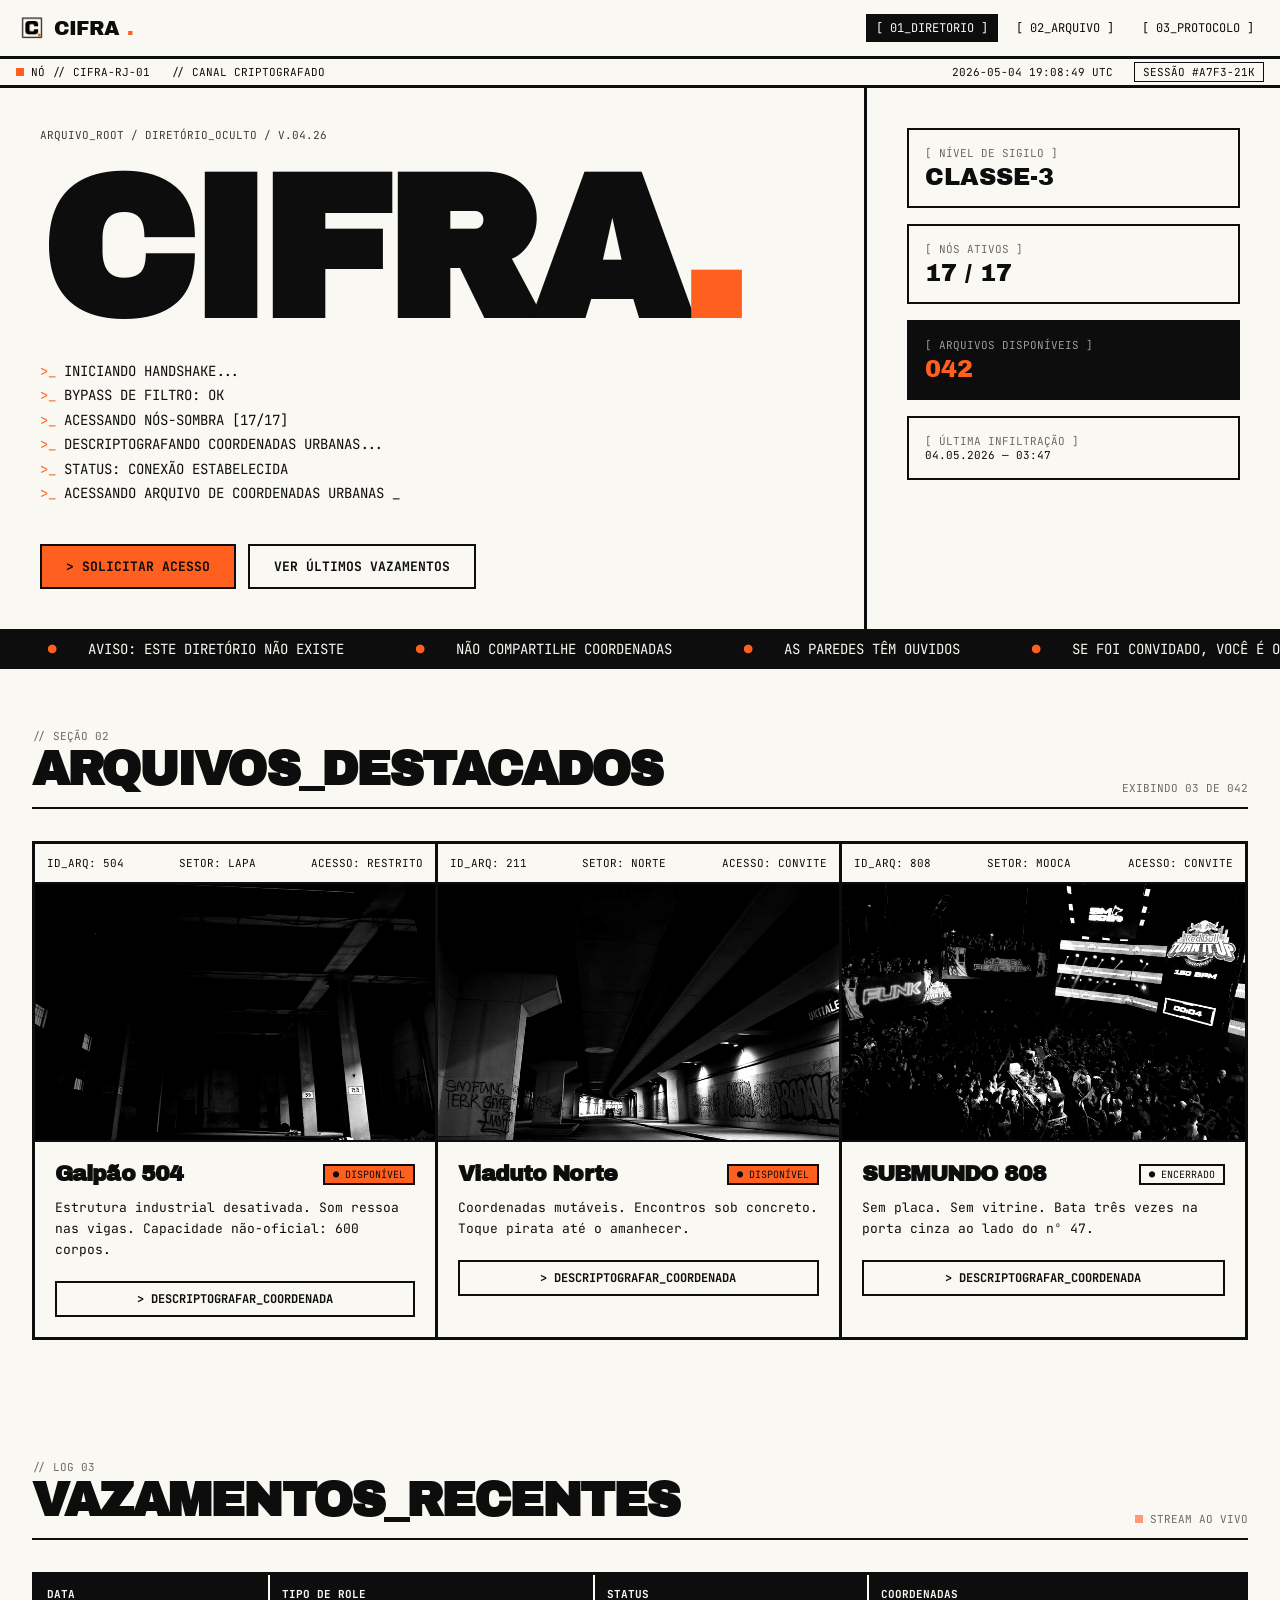
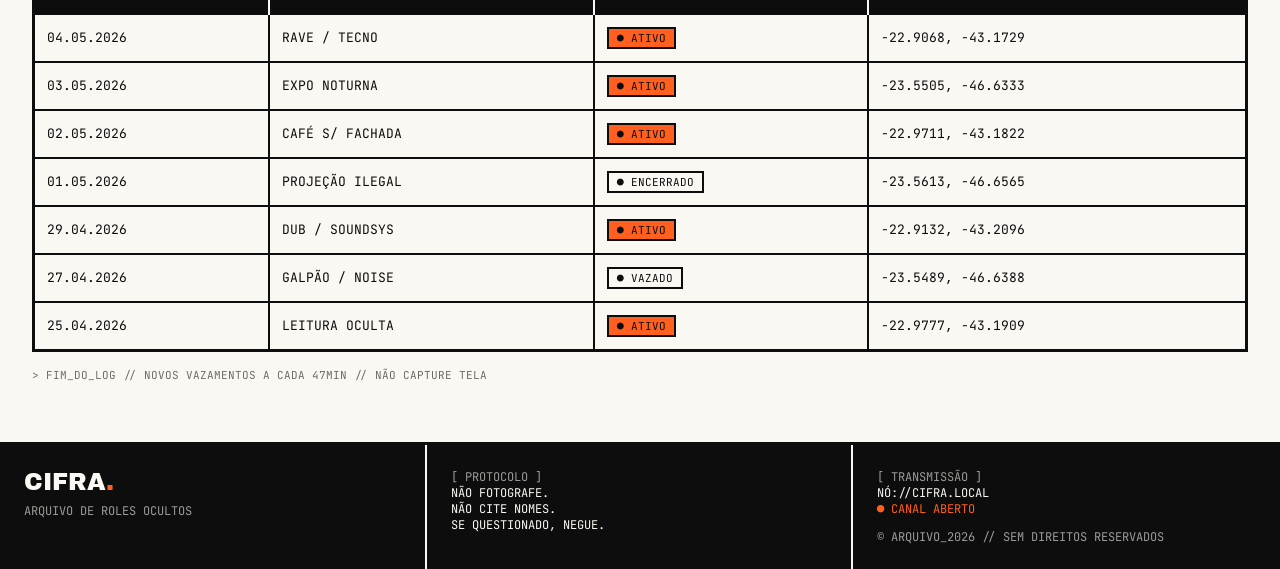
==== src/index.html @ 40639d82 "Reorganiza estrutura e adiciona novos arquivos" ====
<!DOCTYPE html>
<html lang="pt-BR">

<head>
    <meta charset="UTF-8">
    <meta name="viewport" content="width=device-width, initial-scale=1.0">
    <title>CIFRA. - Arquivo de Roles Ocultos</title>
    <link rel="icon" type="image/png" href="../assets/logo/favicon.png">
    <link rel="stylesheet" href="../css/style.css">
</head>

<body>
    <nav class="menu-topo">
        <div class="menu-topo-dentro">
            <a href="../src/index.html" class="menu-logo">
                <img src="../assets/logo/logo-cifra-mark.png" alt="logo cifra">
                CIFRA<span class="laranja">.</span>
            </a>
            <div class="menu-links">
                <a href="../src/index.html" class="ativo">[ 01_DIRETORIO ]</a>
                <a href="../src/index.html#ARQUIVOS_DESTACADOS">[ 02_ARQUIVO ]</a>
                <a href="../src/protocolo.html">[ 03_PROTOCOLO ]</a>
            </div>
        </div>
    </nav>
    <div class="barra-status">
        <div>
            <span class="bolinha-laranja"></span>
            NÓ // CIFRA-RJ-01 &nbsp; // CANAL CRIPTOGRAFADO
        </div>
        <div>
            2026-05-04 19:08:49 UTC
            &nbsp;
            <span class="caixinha-sessao">SESSÃO #A7F3-21K</span>
        </div>
    </div>
    <section class="hero">
        <div class="hero-esquerda">
            <div class="hero-mini-titulo">ARQUIVO_ROOT / DIRETÓRIO_OCULTO / v.04.26</div>
            <h1 class="hero-titulao">CIFRA<span class="laranja">.</span></h1>

            <div class="hero-terminal">
                <div><span class="laranja">&gt;_</span> INICIANDO HANDSHAKE...</div>
                <div><span class="laranja">&gt;_</span> BYPASS DE FILTRO: OK</div>
                <div><span class="laranja">&gt;_</span> ACESSANDO NÓS-SOMBRA [17/17]</div>
                <div><span class="laranja">&gt;_</span> DESCRIPTOGRAFANDO COORDENADAS URBANAS...</div>
                <div><span class="laranja">&gt;_</span> STATUS: CONEXÃO ESTABELECIDA</div>
                <div class="cursor-piscando"><span class="laranja">&gt;_</span> ACESSANDO ARQUIVO DE COORDENADAS URBANAS
                </div>
            </div>

            <div class="botoes-hero">
                <a href="../src/protocolo.html" class="botao botao-laranja">&gt; SOLICITAR ACESSO</a>
                <a href="#vazamentos" class="botao">VER ÚLTIMOS VAZAMENTOS</a>
            </div>
        </div>

        <aside class="hero-direita">
            <div class="caixa-info">
                <div class="caixa-info-titulo">[ NÍVEL DE SIGILO ]</div>
                <div class="caixa-info-numero">CLASSE-3</div>
            </div>
            <div class="caixa-info">
                <div class="caixa-info-titulo">[ NÓS ATIVOS ]</div>
                <div class="caixa-info-numero">17 / 17</div>
            </div>
            <div class="caixa-info caixa-info-preta">
                <div class="caixa-info-titulo">[ ARQUIVOS DISPONÍVEIS ]</div>
                <div class="caixa-info-numero laranja">042</div>
            </div>
            <div class="caixa-info">
                <div class="caixa-info-titulo">[ ÚLTIMA INFILTRAÇÃO ]</div>
                <div>04.05.2026 — 03:47</div>
            </div>
        </aside>
    </section>

    <div class="marquee">
        <div class="marquee-trilha">
            <span><span class="laranja">●</span> AVISO: este diretório não existe</span>
            <span><span class="laranja">●</span> não compartilhe coordenadas</span>
            <span><span class="laranja">●</span> as paredes têm ouvidos</span>
            <span><span class="laranja">●</span> se foi convidado, você é o filtro</span>
            <span><span class="laranja">●</span> deletado em 24h</span>
            <span><span class="laranja">●</span> sem flash. sem stories.</span>

            <span><span class="laranja">●</span> AVISO: este diretório não existe</span>
            <span><span class="laranja">●</span> não compartilhe coordenadas</span>
            <span><span class="laranja">●</span> as paredes têm ouvidos</span>
            <span><span class="laranja">●</span> se foi convidado, você é o filtro</span>
            <span><span class="laranja">●</span> deletado em 24h</span>
            <span><span class="laranja">●</span> sem flash. sem stories.</span>
        </div>
    </div>
    <section class="secao" id="ARQUIVOS_DESTACADOS">
        <div class="secao-cabecalho">
            <div>
                <div class="secao-mini">// SEÇÃO 02</div>
                <h2 class="secao-titulao">ARQUIVOS_DESTACADOS</h2>
            </div>
            <div class="secao-mini">EXIBINDO 03 DE 042</div>
        </div>

        <div class="grade-cards">

            <article class="card">
                <div class="card-topo">
                    <span>ID_ARQ: 504</span>
                    <span>SETOR: LAPA</span>
                    <span>ACESSO: RESTRITO</span>
                </div>
                <div class="card-imagem-caixa">
                    <img src="../assets/images/galpao/role-galpao.jpg" alt="galpao 504">
                </div>
                <div class="card-corpo">
                    <div class="card-cabecalho">
                        <h3 class="card-nome">Galpão 504</h3>
                        <span class="tag-status tag-disponivel">● DISPONÍVEL</span>
                    </div>
                    <p class="card-descricao">Estrutura industrial desativada. Som ressoa nas vigas. Capacidade
                        não-oficial: 600 corpos.</p>
                    <a href="../src/lugar-detalhado-galpao504.html" class="botao-card">&gt; DESCRIPTOGRAFAR_COORDENADA</a>
                </div>
            </article>

            <article class="card">
                <div class="card-topo">
                    <span>ID_ARQ: 211</span>
                    <span>SETOR: NORTE</span>
                    <span>ACESSO: CONVITE</span>
                </div>
                <div class="card-imagem-caixa">
                    <img src="../assets/images/role-viaduto.jpg" alt="viaduto norte">
                </div>
                <div class="card-corpo">
                    <div class="card-cabecalho">
                        <h3 class="card-nome">Viaduto Norte</h3>
                        <span class="tag-status tag-disponivel">● DISPONÍVEL</span>
                    </div>
                    <p class="card-descricao">Coordenadas mutáveis. Encontros sob concreto. Toque pirata até o
                        amanhecer.</p>
                    <a href="../src/lugar-detalhe.html" class="botao-card">&gt; DESCRIPTOGRAFAR_COORDENADA</a>
                </div>
            </article>

            <article class="card">
                <div class="card-topo">
                    <span>ID_ARQ: 808</span>
                    <span>SETOR: Mooca</span>
                    <span>ACESSO: CONVITE</span>
                </div>
                <div class="card-imagem-caixa">
                    <img src="../assets/images/submundo/role-submundo.jpg" alt="Submundo 808">
                </div>
                <div class="card-corpo">
                    <div class="card-cabecalho">
                        <h3 class="card-nome">SUBMUNDO 808</h3>
                        <span class="tag-status">● ENCERRADO</span>
                    </div>
                    <p class="card-descricao">Sem placa. Sem vitrine. Bata três vezes na porta cinza ao lado do nº 47.
                    </p>
                    <a href="../src/lugar-detalhado-submundo.html" class="botao-card">&gt; DESCRIPTOGRAFAR_COORDENADA</a>
                </div>
            </article>

        </div>
    </section>

    <section class="secao" id="vazamentos">
        <div class="secao-cabecalho">
            <div>
                <div class="secao-mini">// LOG 03</div>
                <h2 class="secao-titulao">VAZAMENTOS_RECENTES</h2>
            </div>
            <div class="secao-mini">
                <span class="bolinha-laranja"></span>
                STREAM AO VIVO
            </div>
        </div>

        <div class="tabela-caixa">
            <table class="tabela">
                <thead>
                    <tr>
                        <th>Data</th>
                        <th>Tipo de Role</th>
                        <th>Status</th>
                        <th>Coordenadas</th>
                    </tr>
                </thead>
                <tbody>
                    <tr>
                        <td data-rotulo="DATA">04.05.2026</td>
                        <td data-rotulo="TIPO">RAVE / TECNO</td>
                        <td data-rotulo="STATUS"><span class="tag-mini ativo">● ATIVO</span></td>
                        <td data-rotulo="COORDENADAS">-22.9068, -43.1729</td>
                    </tr>
                    <tr>
                        <td data-rotulo="DATA">03.05.2026</td>
                        <td data-rotulo="TIPO">EXPO NOTURNA</td>
                        <td data-rotulo="STATUS"><span class="tag-mini ativo">● ATIVO</span></td>
                        <td data-rotulo="COORDENADAS">-23.5505, -46.6333</td>
                    </tr>
                    <tr>
                        <td data-rotulo="DATA">02.05.2026</td>
                        <td data-rotulo="TIPO">CAFÉ S/ FACHADA</td>
                        <td data-rotulo="STATUS"><span class="tag-mini ativo">● ATIVO</span></td>
                        <td data-rotulo="COORDENADAS">-22.9711, -43.1822</td>
                    </tr>
                    <tr>
                        <td data-rotulo="DATA">01.05.2026</td>
                        <td data-rotulo="TIPO">PROJEÇÃO ILEGAL</td>
                        <td data-rotulo="STATUS"><span class="tag-mini">● ENCERRADO</span></td>
                        <td data-rotulo="COORDENADAS">-23.5613, -46.6565</td>
                    </tr>
                    <tr>
                        <td data-rotulo="DATA">29.04.2026</td>
                        <td data-rotulo="TIPO">DUB / SOUNDSYS</td>
                        <td data-rotulo="STATUS"><span class="tag-mini ativo">● ATIVO</span></td>
                        <td data-rotulo="COORDENADAS">-22.9132, -43.2096</td>
                    </tr>
                    <tr>
                        <td data-rotulo="DATA">27.04.2026</td>
                        <td data-rotulo="TIPO">GALPÃO / NOISE</td>
                        <td data-rotulo="STATUS"><span class="tag-mini">● VAZADO</span></td>
                        <td data-rotulo="COORDENADAS">-23.5489, -46.6388</td>
                    </tr>
                    <tr>
                        <td data-rotulo="DATA">25.04.2026</td>
                        <td data-rotulo="TIPO">LEITURA OCULTA</td>
                        <td data-rotulo="STATUS"><span class="tag-mini ativo">● ATIVO</span></td>
                        <td data-rotulo="COORDENADAS">-22.9777, -43.1909</td>
                    </tr>
                </tbody>
            </table>
        </div>

        <div class="rodape-aviso">&gt; FIM_DO_LOG // novos vazamentos a cada 47min // não capture tela</div>
    </section>

    <footer class="rodape">
        <div class="rodape-coluna">
            <div class="rodape-logo">CIFRA<span class="laranja">.</span></div>
            <div class="cinza" style="margin-top: 8px;">arquivo de roles ocultos</div>
        </div>
        <div class="rodape-coluna">
            <div class="cinza">[ PROTOCOLO ]</div>
            <div>não fotografe.</div>
            <div>não cite nomes.</div>
            <div>se questionado, negue.</div>
        </div>
        <div class="rodape-coluna">
            <div class="cinza">[ TRANSMISSÃO ]</div>
            <div>nó://cifra.local</div>
            <div class="laranja">● canal aberto</div>
            <div class="cinza" style="margin-top: 12px;">© ARQUIVO_2026 // sem direitos reservados</div>
        </div>
    </footer>

</body>

</html>
---- css/style.css ----
/* Paleta de cores:
   fundo: #FAF8F2
   preto: #0D0D0D
   laranja alerta: #FF5F1F
*/

@import url('https://fonts.googleapis.com/css2?family=Archivo+Black&family=JetBrains+Mono:wght@400;500;700&display=swap');

* {
    margin: 0;
    padding: 0;
    box-sizing: border-box;
    border-radius: 0;
}

body {
    background-color: #FAF8F2;
    color: #0D0D0D;
    font-family: 'JetBrains Mono', 'Courier New', monospace;
    font-size: 14px;
}

a {
    color: #0D0D0D;
    text-decoration: none;
}

img {
    display: block;
    max-width: 100%;
}

.fonte-titulo {
    font-family: 'Archivo Black', sans-serif;
    letter-spacing: -0.04em;
}

.laranja {
    color: #FF5F1F;
}

.fundo-laranja {
    background-color: #FF5F1F;
    color: #0D0D0D;
}

.fundo-preto {
    background-color: #0D0D0D;
    color: #FAF8F2;
}

/* ===== MENU DE CIMA ===== */

.menu-topo {
    border-bottom: 3px solid #0D0D0D;
    background-color: #FAF8F2;
    position: sticky;
    top: 0;
    z-index: 10;
}

.menu-topo-dentro {
    display: flex;
    justify-content: space-between;
    align-items: center;
    padding: 12px 16px;
    flex-wrap: wrap;
    gap: 8px;
}

.menu-logo {
    font-family: 'Archivo Black', sans-serif;
    font-size: 20px;
    letter-spacing: -0.04em;
    display: flex;
    align-items: center;
    gap: 8px;
    padding: 2px;
}


.menu-logo img {
    width: 28px;
    height: 28px;
}

.menu-links {
    display: flex;
    gap: 8px;
    flex-wrap: wrap;
    font-size: 12px;
    text-transform: uppercase;
}

.menu-links a {
    border: 2px solid transparent;
    padding: 4px 8px;
}

.menu-links a:hover {
    background-color: #0D0D0D;
    color: #FAF8F2;
}

.menu-links a.ativo {
    background-color: #0D0D0D;
    color: #FAF8F2;
    border-color: #0D0D0D;
}

/* ===== BARRA DE STATUS ===== */

.barra-status {
    border-bottom: 3px solid #0D0D0D;
    padding: 6px 16px;
    display: flex;
    justify-content: space-between;
    flex-wrap: wrap;
    gap: 8px;
    font-size: 11px;
    text-transform: uppercase;
}

.bolinha-laranja {
    display: inline-block;
    width: 8px;
    height: 8px;
    background-color: #FF5F1F;
    animation: piscar 2s steps(3) infinite;
}

@keyframes piscar {
    75% {
        opacity: 0;
    }
}

.caixinha-sessao {
    border: 1px solid #0D0D0D;
    padding: 2px 8px;
}

/* ===== HERO DA HOME ===== */

.hero {
    border-bottom: 3px solid #0D0D0D;
    display: flex;
    flex-wrap: wrap;
}

.hero-esquerda {
    flex: 2 1 600px;
    padding: 40px;
    border-right: 3px solid #0D0D0D;
}

.hero-direita {
    flex: 1 1 280px;
    padding: 40px;
}

.hero-mini-titulo {
    font-size: 11px;
    text-transform: uppercase;
    opacity: 0.8;
    margin-bottom: 24px;
}

.hero-titulao {
    font-family: 'Archivo Black', sans-serif;
    font-size: clamp(72px, 18vw, 200px);
    line-height: 0.85;
    letter-spacing: -0.04em;
    word-break: break-word;
}

.hero-terminal {
    margin-top: 24px;
    max-width: 600px;
    font-size: 14px;
    line-height: 1.6;
}

.hero-terminal div {
    margin-bottom: 2px;
}

.cursor-piscando::after {
    content: "_";
    animation: piscar 1s steps(2) infinite;
}

.botoes-hero {
    margin-top: 40px;
    display: flex;
    gap: 12px;
    flex-wrap: wrap;
}

.botao {
    border: 2px solid #0D0D0D;
    padding: 12px 24px;
    font-family: 'JetBrains Mono', monospace;
    font-size: 13px;
    text-transform: uppercase;
    font-weight: bold;
    background-color: #FAF8F2;
    color: #0D0D0D;
    cursor: pointer;
    display: inline-block;
}

.botao:hover {
    background-color: #0D0D0D;
    color: #FAF8F2;
}

.botao-laranja {
    background-color: #FF5F1F;
}

/* caixinhas do lado direito */
.caixa-info {
    border: 2px solid #0D0D0D;
    padding: 16px;
    margin-bottom: 16px;
    text-transform: uppercase;
    font-size: 11px;
}

.caixa-info-titulo {
    opacity: 0.6;
}

.caixa-info-numero {
    font-family: 'Archivo Black', sans-serif;
    font-size: 24px;
    margin-top: 4px;
}

.caixa-info-preta {
    background-color: #0D0D0D;
    color: #FAF8F2;
}

/* ===== MARQUEE ===== */

.marquee {
    border-bottom: 3px solid #0D0D0D;
    background-color: #0D0D0D;
    color: #FAF8F2;
    overflow: hidden;
    padding: 8px 0;
}

.marquee-trilha {
    display: flex;
    white-space: nowrap;
    animation: andar 30s linear infinite;
    font-size: 14px;
    text-transform: uppercase;
}

.marquee-trilha span {
    padding: 0 24px;
}

@keyframes andar {
    from {
        transform: translateX(0);
    }

    to {
        transform: translateX(-50%);
    }
}

/* ===== SECAO ARQUIVOS DESTAQUE ===== */

.secao {
    padding: 60px 32px;
}

.secao-cabecalho {
    display: flex;
    justify-content: space-between;
    align-items: flex-end;
    border-bottom: 2px solid #0D0D0D;
    padding-bottom: 12px;
    margin-bottom: 32px;
    flex-wrap: wrap;
    gap: 8px;
}

.secao-mini {
    font-size: 11px;
    text-transform: uppercase;
    opacity: 0.6;
}

.secao-titulao {
    font-family: 'Archivo Black', sans-serif;
    font-size: clamp(28px, 5vw, 48px);
    letter-spacing: -0.04em;
    word-break: break-word;
}

.grade-cards {
    display: grid;
    grid-template-columns: repeat(3, 1fr);
    border: 3px solid #0D0D0D;
}

.card {
    border-right: 3px solid #0D0D0D;
}

.card:last-child {
    border-right: none;
}

.card-topo {
    border-bottom: 2px solid #0D0D0D;
    padding: 12px;
    font-size: 11px;
    text-transform: uppercase;
    display: flex;
    justify-content: space-between;
    flex-wrap: wrap;
    gap: 8px;
}

.card-imagem-caixa {
    border-bottom: 2px solid #0D0D0D;
    overflow: hidden;
}

.card-imagem-caixa img {
    width: 100%;
    height: 256px;
    object-fit: cover;
    filter: grayscale(100%) contrast(1.15);
    transition: filter 0.2s;
}

/* efeito de inversao laranja no hover */
.card:hover .card-imagem-caixa img {
    filter: grayscale(100%) contrast(1.4) sepia(1) hue-rotate(-25deg) saturate(8);
}

.card-corpo {
    padding: 20px;
}

.card-cabecalho {
    display: flex;
    justify-content: space-between;
    align-items: center;
    margin-bottom: 12px;
}

.card-nome {
    font-family: 'Archivo Black', sans-serif;
    font-size: 22px;
    letter-spacing: -0.04em;
}

.tag-status {
    font-size: 10px;
    text-transform: uppercase;
    border: 2px solid #0D0D0D;
    padding: 2px 8px;
}

.tag-disponivel {
    background-color: #FF5F1F;
    color: #0D0D0D;
}

.card-descricao {
    font-size: 13px;
    line-height: 1.6;
    margin-bottom: 20px;
}

.botao-card {
    display: block;
    text-align: center;
    width: 100%;
    border: 2px solid #0D0D0D;
    padding: 8px;
    font-size: 12px;
    text-transform: uppercase;
    font-weight: bold;
}

.botao-card:hover {
    background-color: #0D0D0D;
    color: #FAF8F2;
}

/* ===== TABELA VAZAMENTOS ===== */

.tabela-caixa {
    border: 3px solid #0D0D0D;
    overflow-x: auto;
}

.tabela {
    width: 100%;
    border-collapse: collapse;
    font-size: 13px;
}

.tabela thead {
    background-color: #0D0D0D;
    color: #FAF8F2;
    text-transform: uppercase;
    font-size: 11px;
}

.tabela th {
    text-align: left;
    padding: 12px;
    border-right: 2px solid #FAF8F2;
}

.tabela th:last-child {
    border-right: none;
}

.tabela td {
    padding: 12px;
    border-top: 2px solid #0D0D0D;
    border-right: 2px solid #0D0D0D;
}

.tabela td:last-child {
    border-right: none;
}

.tabela tbody tr:hover {
    background-color: #0D0D0D;
    color: #FAF8F2;
}

.tag-mini {
    display: inline-block;
    padding: 2px 8px;
    border: 2px solid currentColor;
    font-size: 11px;
    text-transform: uppercase;
}

.tag-mini.ativo {
    background-color: #FF5F1F;
    color: #0D0D0D;
    border-color: #0D0D0D;
}

.rodape-aviso {
    margin-top: 16px;
    font-size: 11px;
    text-transform: uppercase;
    opacity: 0.6;
}

/* ===== RODAPE ===== */

.rodape {
    border-top: 3px solid #0D0D0D;
    background-color: #0D0D0D;
    color: #FAF8F2;
    display: grid;
    grid-template-columns: repeat(3, 1fr);
    font-size: 12px;
    text-transform: uppercase;
}

.rodape-coluna {
    padding: 24px;
    border-right: 2px solid #FAF8F2;
}

.rodape-coluna:last-child {
    border-right: none;
}

.rodape-logo {
    font-family: 'Archivo Black', sans-serif;
    font-size: 24px;
    color: #FAF8F2;
}

.cinza {
    opacity: 0.6;
}

/* ===== lugar (pagina 2) ===== */

.lugar-cabecalho {
    padding: 40px 32px;
    border-bottom: 3px solid #0D0D0D;
}

.lugar-id {
    font-size: 11px;
    text-transform: uppercase;
    opacity: 0.6;
    margin-bottom: 8px;
}

.lugar-titulao {
    font-family: 'Archivo Black', sans-serif;
    font-size: clamp(48px, 10vw, 96px);
    letter-spacing: -0.04em;
    line-height: 0.9;
    word-break: break-word;
}

.lugar-sub {
    margin-top: 16px;
    font-size: 14px;
    max-width: 600px;
    line-height: 1.6;
}

.lugar-galeria {
    display: grid;
    grid-template-columns: repeat(3, 1fr);
    border-bottom: 3px solid #0D0D0D;
}

.lugar-foto {
    border-right: 3px solid #0D0D0D;
    overflow: hidden;
}

.lugar-foto:last-child {
    border-right: none;
}

.lugar-foto img {
    width: 100%;
    height: 320px;
    object-fit: cover;
    filter: grayscale(100%) contrast(1.15);
    transition: filter 0.2s;
}

.lugar-foto:hover img {
    filter: invert(100%) grayscale(100%);
}

.lugar-corpo {
    display: grid;
    grid-template-columns: 2fr 1fr;
    border-bottom: 3px solid #0D0D0D;
}

.lugar-relatorio {
    padding: 40px;
    border-right: 3px solid #0D0D0D;
}

.lugar-relatorio h2 {
    font-family: 'Archivo Black', sans-serif;
    font-size: 32px;
    margin-bottom: 16px;
}

.lugar-relatorio p {
    font-size: 14px;
    line-height: 1.7;
    margin-bottom: 16px;
}

.lugar-mapa {
    padding: 40px;
}

.lugar-mapa-svg {
    border: 2px solid #0D0D0D;
    background-color: #FAF8F2;
}

.lugar-dado {
    display: flex;
    justify-content: space-between;
    border-bottom: 1px dashed #0D0D0D;
    padding: 8px 0;
    font-size: 12px;
    text-transform: uppercase;
}

/* ===== PROTOCOLO (pagina 3) ===== */

.protocolo-cabecalho {
    padding: 60px 32px;
    border-bottom: 3px solid #0D0D0D;
    text-align: center;
}

.protocolo-titulao {
    font-family: 'Archivo Black', sans-serif;
    font-size: clamp(56px, 13vw, 120px);
    letter-spacing: -0.04em;
    line-height: 0.95;
    word-break: break-word;
}

.protocolo-sub {
    margin-top: 16px;
    font-size: 14px;
    text-transform: uppercase;
}

.regras-lista {
    list-style: none;
    border: 3px solid #0D0D0D;
    margin-top: 32px;
}

.regras-lista li {
    border-bottom: 2px solid #0D0D0D;
    padding: 20px;
    display: flex;
    gap: 24px;
    align-items: center;
}

.regras-lista li:last-child {
    border-bottom: none;
}

.regras-lista li:hover {
    background-color: #0D0D0D;
    color: #FAF8F2;
}

.regra-numero {
    font-family: 'Archivo Black', sans-serif;
    font-size: 48px;
    min-width: 80px;
}

.regra-texto h3 {
    font-family: 'Archivo Black', sans-serif;
    font-size: 20px;
    margin-bottom: 4px;
}

.regra-texto p {
    font-size: 13px;
    line-height: 1.5;
}

/* formulario tipo terminal */
.formulario-caixa {
    border: 3px solid #0D0D0D;
    margin-top: 48px;
    background-color: #FAF8F2;
}

.formulario-topo {
    background-color: #0D0D0D;
    color: #FAF8F2;
    padding: 8px 16px;
    font-size: 11px;
    text-transform: uppercase;
    display: flex;
    justify-content: space-between;
}

.formulario-corpo {
    padding: 32px;
}

.campo {
    margin-bottom: 20px;
}

.campo label {
    display: block;
    font-size: 11px;
    text-transform: uppercase;
    margin-bottom: 6px;
}

.campo label::before {
    content: "> ";
    color: #FF5F1F;
}

.campo input,
.campo textarea,
.campo select {
    width: 100%;
    border: 2px solid #0D0D0D;
    background-color: #FAF8F2;
    color: #FAF8F2;
    padding: 10px 12px;
    font-family: 'JetBrains Mono', monospace;
    font-size: 14px;
}

.campo input:focus,
.campo textarea:focus,
.campo select:focus {
    outline: none;
    background-color: #FAF8F2;
    color: #FF5F1F;
}

.campo textarea {
    min-height: 120px;
    resize: vertical;
}

/* ===== RESPONSIVO ===== */

/* --- TABLET --- */
@media (max-width: 1024px) {

    .secao {
        padding: 40px 20px;
    }

    .hero-esquerda {
        flex: 1 1 100%;
        padding: 32px 20px;
        border-right: none;
        border-bottom: 3px solid #0D0D0D;
    }

    .hero-direita {
        flex: 1 1 100%;
        padding: 32px 20px;
        display: grid;
        grid-template-columns: 1fr 1fr;
        gap: 12px;
    }

    .caixa-info {
        margin-bottom: 0;
    }

    .grade-cards {
        grid-template-columns: 1fr 1fr;
    }

    .card {
        border-right: none;
        border-bottom: 3px solid #0D0D0D;
    }

    .card:nth-child(odd) {
        border-right: 3px solid #0D0D0D;
    }

    .card:last-child {
        border-bottom: none;
    }

    .lugar-cabecalho {
        padding: 32px 20px;
    }

    .lugar-galeria {
        grid-template-columns: 1fr 1fr;
    }

    .lugar-foto:nth-child(2) {
        border-right: none;
    }

    .lugar-foto:last-child {
        grid-column: 1 / -1;
        border-right: none;
        border-top: 3px solid #0D0D0D;
    }

    .lugar-corpo {
        grid-template-columns: 1fr;
    }

    .lugar-relatorio {
        border-right: none;
        border-bottom: 3px solid #0D0D0D;
        padding: 32px 20px;
    }

    .lugar-mapa {
        padding: 32px 20px;
    }

    .protocolo-cabecalho {
        padding: 40px 20px;
    }
}

/* --- CELULAR --- */
@media (max-width: 640px) {

    body {
        font-size: 13px;
    }

    .menu-topo-dentro {
        padding: 10px 12px;
        gap: 8px;
    }

    .menu-links {
        width: 100%;
        justify-content: flex-start;
        font-size: 11px;
    }

    .menu-links a {
        padding: 4px 6px;
    }

    .barra-status {
        padding: 6px 12px;
        font-size: 10px;
        flex-direction: column;
        align-items: flex-start;
    }

    .hero-esquerda {
        padding: 24px 16px;
    }

    .hero-direita {
        padding: 24px 16px;
        grid-template-columns: 1fr;
    }

    .botoes-hero .botao {
        width: 100%;
        text-align: center;
    }

    .marquee-trilha {
        font-size: 12px;
    }

    .marquee-trilha span {
        padding: 0 16px;

        .secao {
            padding: 32px 16px;
        }

        .secao-cabecalho {
            flex-direction: column;
            align-items: flex-start;
        }

        .grade-cards {
            grid-template-columns: 1fr;
        }

        .card,
        .card:nth-child(odd) {
            border-right: none;
            border-bottom: 3px solid #0D0D0D;
        }

        .card:last-child {
            border-bottom: none;
        }

        .card-imagem-caixa img {
            height: 220px;
        }

        .card-topo {
            font-size: 10px;
            gap: 4px;
        }

        .card-nome {
            font-size: 18px;
        }

        .tabela-caixa {
            border-width: 2px;
        }

        .tabela,
        .tabela tbody,
        .tabela tr,
        .tabela td {
            display: block;
            width: 100%;
        }

        .tabela thead {
            display: none;
        }

        .tabela tr {
            border-top: 2px solid #0D0D0D;
            padding: 8px 0;
        }

        .tabela tr:first-child {
            border-top: none;
        }

        .tabela td {
            border: none !important;
            padding: 6px 12px;
            font-size: 12px;
        }

        .tabela td::before {
            content: attr(data-rotulo) " // ";
            color: #FF5F1F;
            text-transform: uppercase;
            font-size: 10px;
            margin-right: 4px;
        }

        .lugar-cabecalho {
            padding: 24px 16px;
        }

        .lugar-galeria {
            grid-template-columns: 1fr;
        }

        .lugar-foto,
        .lugar-foto:nth-child(2),
        .lugar-foto:last-child {
            border-right: none;
            border-top: none;
            border-bottom: 3px solid #0D0D0D;
            grid-column: auto;
        }

        .lugar-foto:last-child {
            border-bottom: none;
        }

        .lugar-foto img {
            height: 240px;
        }

        .lugar-relatorio,
        .lugar-mapa {
            padding: 24px 16px;
        }

        .lugar-relatorio h2 {
            font-size: 24px;
        }

        .protocolo-cabecalho {
            padding: 32px 16px;
        }

        .regras-lista li {
            flex-direction: column;
            align-items: flex-start;
            gap: 8px;
            padding: 16px;
        }

        .regra-numero {
            font-size: 36px;
            min-width: 0;
        }

        .regra-texto h3 {
            font-size: 18px;
        }

        .formulario-corpo {
            padding: 20px 16px;
        }

        .formulario-topo {
            font-size: 10px;
            padding: 8px 12px;
            flex-wrap: wrap;
            gap: 4px;
        }

        .rodape {
            grid-template-columns: 1fr;
        }

        .rodape-coluna {
            border-right: none;
            border-bottom: 2px solid #FAF8F2;
        }

        .rodape-coluna:last-child {
            border-bottom: none;
        }

        h1,
        h2,
        h3 {
            word-break: break-word;
        }
    }

    html,
    body {
        overflow-x: hidden;
    }
}
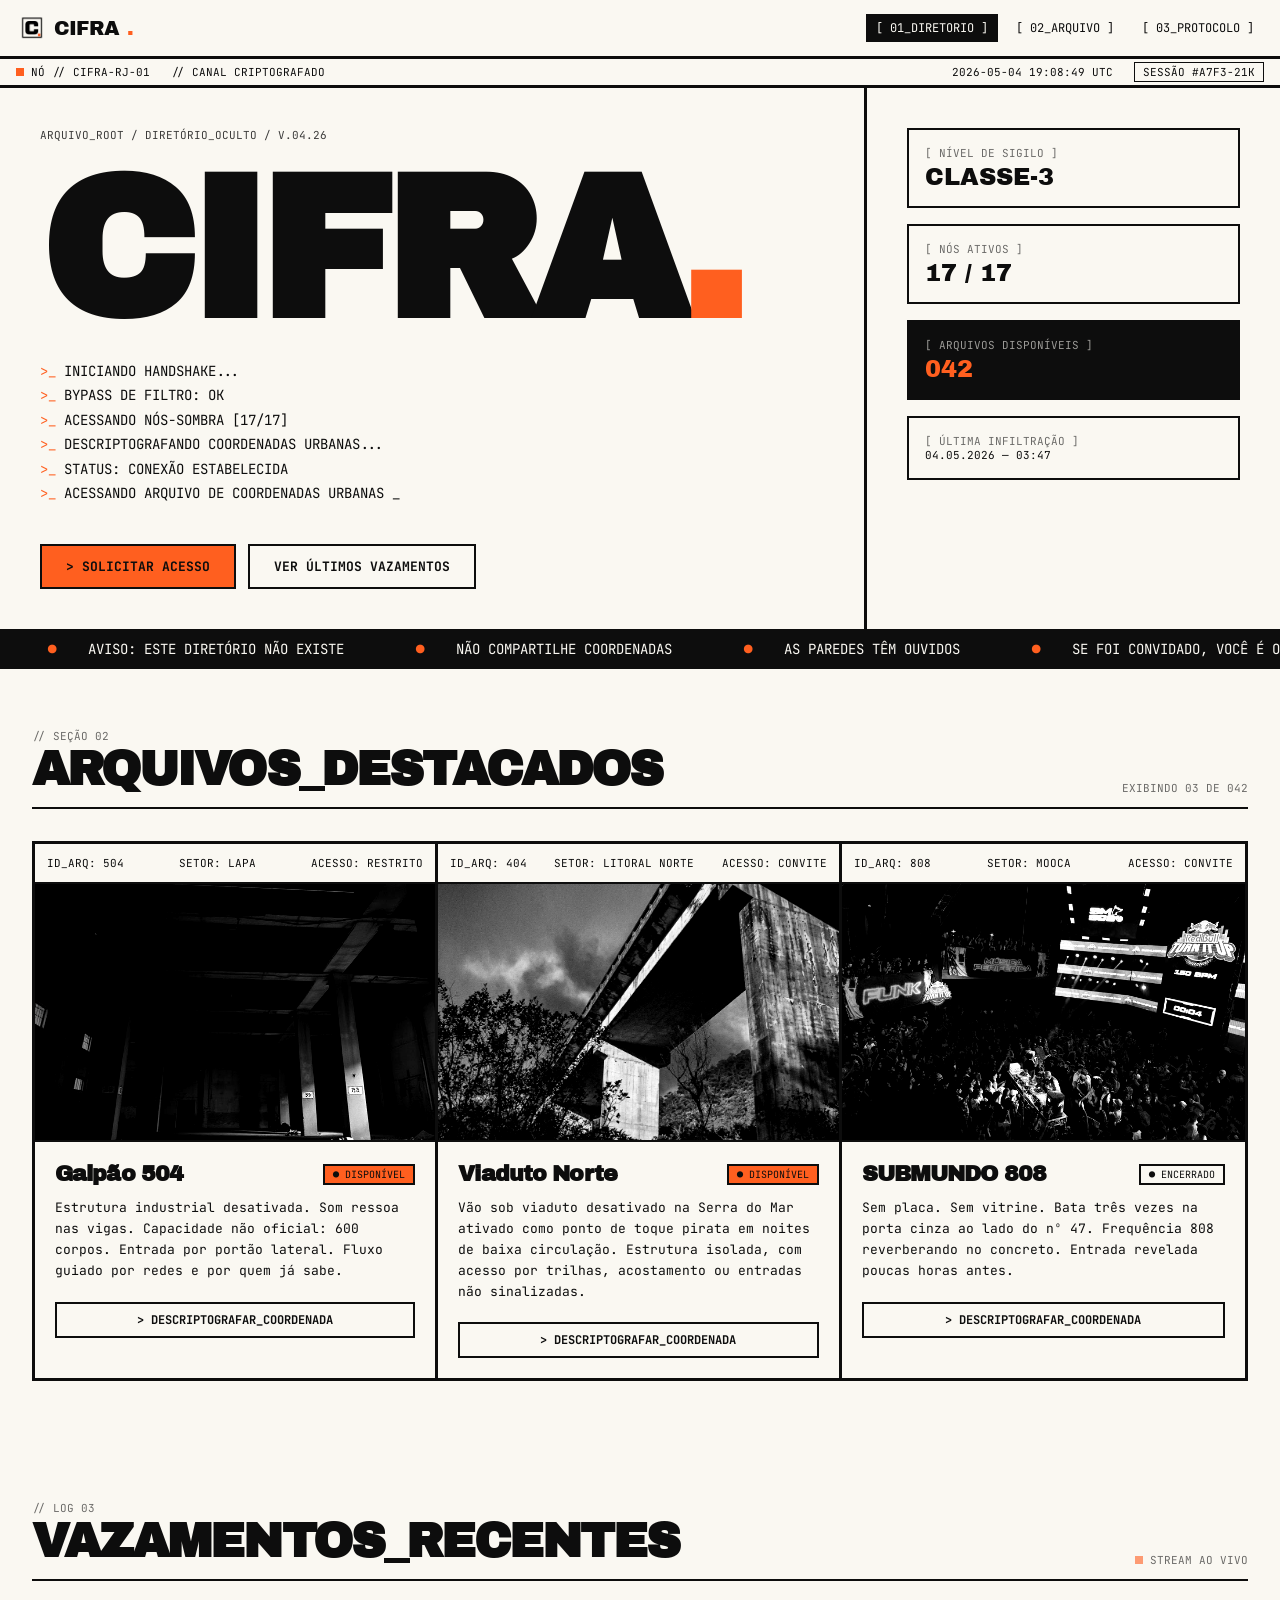
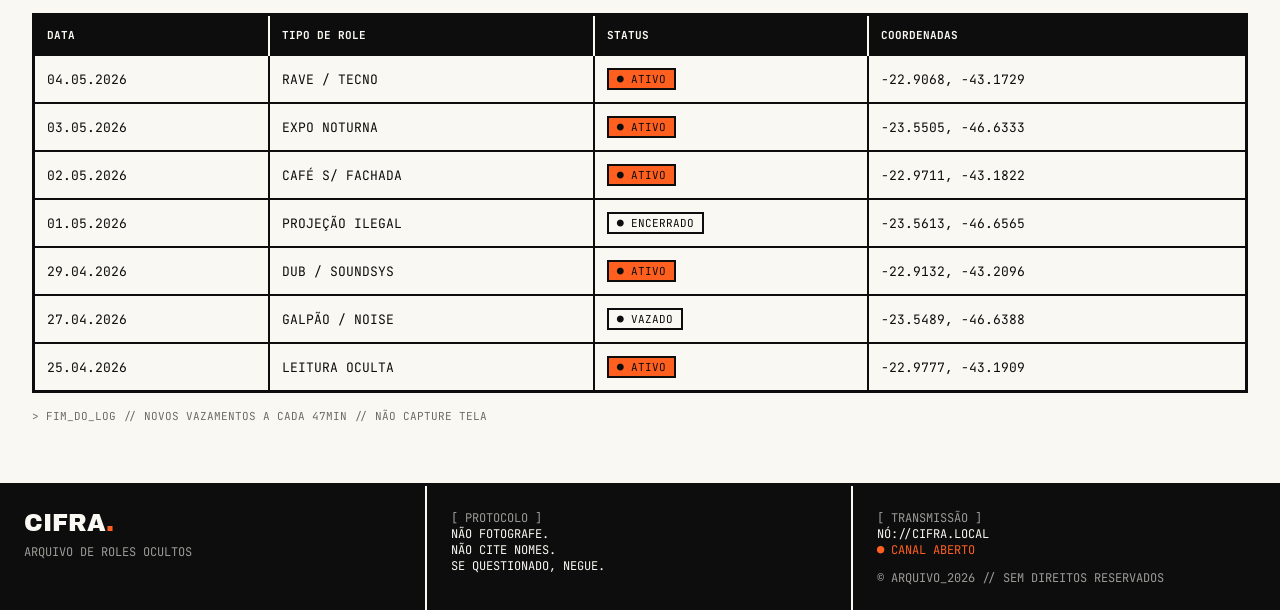
==== commit 2b9f85bc: "feat: adiciona nova página, atualiza estilos e imagens" ====
--- a/src/index.html
+++ b/src/index.html
@@ -117,29 +117,33 @@
                         <h3 class="card-nome">Galpão 504</h3>
                         <span class="tag-status tag-disponivel">● DISPONÍVEL</span>
                     </div>
-                    <p class="card-descricao">Estrutura industrial desativada. Som ressoa nas vigas. Capacidade
-                        não-oficial: 600 corpos.</p>
-                    <a href="../src/lugar-detalhado-galpao504.html" class="botao-card">&gt; DESCRIPTOGRAFAR_COORDENADA</a>
+                    <p class="card-descricao">Estrutura industrial desativada. Som ressoa nas vigas. Capacidade não
+                        oficial: 600 corpos.
+                        Entrada por portão lateral. Fluxo guiado por redes e por quem já sabe.</p>
+                    <a href="../src/lugar-detalhado-galpao504.html" class="botao-card">&gt;
+                        DESCRIPTOGRAFAR_COORDENADA</a>
                 </div>
             </article>
 
             <article class="card">
                 <div class="card-topo">
-                    <span>ID_ARQ: 211</span>
-                    <span>SETOR: NORTE</span>
+                    <span>ID_ARQ: 404</span>
+                    <span>SETOR: LITORAL NORTE</span>
                     <span>ACESSO: CONVITE</span>
                 </div>
                 <div class="card-imagem-caixa">
-                    <img src="../assets/images/role-viaduto.jpg" alt="viaduto norte">
+                    <img src="../assets/images/viaduto/role-viaduto.jpg" alt="viaduto norte">
                 </div>
                 <div class="card-corpo">
                     <div class="card-cabecalho">
                         <h3 class="card-nome">Viaduto Norte</h3>
                         <span class="tag-status tag-disponivel">● DISPONÍVEL</span>
                     </div>
-                    <p class="card-descricao">Coordenadas mutáveis. Encontros sob concreto. Toque pirata até o
-                        amanhecer.</p>
-                    <a href="../src/lugar-detalhe.html" class="botao-card">&gt; DESCRIPTOGRAFAR_COORDENADA</a>
+                    <p class="card-descricao">Vão sob viaduto desativado na Serra do Mar ativado como ponto de toque
+                        pirata em noites de baixa circulação. Estrutura isolada, com acesso por trilhas, acostamento ou entradas não
+                        sinalizadas.</p>
+
+                    <a href="../src/lugar-detalhado-viaduto.html" class="botao-card">&gt; DESCRIPTOGRAFAR_COORDENADA</a>
                 </div>
             </article>
 
@@ -158,8 +162,10 @@
                         <span class="tag-status">● ENCERRADO</span>
                     </div>
                     <p class="card-descricao">Sem placa. Sem vitrine. Bata três vezes na porta cinza ao lado do nº 47.
+                        Frequência 808 reverberando no concreto. Entrada revelada poucas horas antes.</p>
                     </p>
-                    <a href="../src/lugar-detalhado-submundo.html" class="botao-card">&gt; DESCRIPTOGRAFAR_COORDENADA</a>
+                    <a href="../src/lugar-detalhado-submundo.html" class="botao-card">&gt;
+                        DESCRIPTOGRAFAR_COORDENADA</a>
                 </div>
             </article>
 
--- a/css/style.css
+++ b/css/style.css
@@ -1,9 +1,3 @@
-/* Paleta de cores:
-   fundo: #FAF8F2
-   preto: #0D0D0D
-   laranja alerta: #FF5F1F
-*/
-
 @import url('https://fonts.googleapis.com/css2?family=Archivo+Black&family=JetBrains+Mono:wght@400;500;700&display=swap');
 
 * {
@@ -48,8 +42,6 @@
     background-color: #0D0D0D;
     color: #FAF8F2;
 }
-
-/* ===== MENU DE CIMA ===== */
 
 .menu-topo {
     border-bottom: 3px solid #0D0D0D;
@@ -78,7 +70,6 @@
     padding: 2px;
 }
 
-
 .menu-logo img {
     width: 28px;
     height: 28px;
@@ -107,8 +98,6 @@
     color: #FAF8F2;
     border-color: #0D0D0D;
 }
-
-/* ===== BARRA DE STATUS ===== */
 
 .barra-status {
     border-bottom: 3px solid #0D0D0D;
@@ -140,8 +129,6 @@
     padding: 2px 8px;
 }
 
-/* ===== HERO DA HOME ===== */
-
 .hero {
     border-bottom: 3px solid #0D0D0D;
     display: flex;
@@ -219,7 +206,6 @@
     background-color: #FF5F1F;
 }
 
-/* caixinhas do lado direito */
 .caixa-info {
     border: 2px solid #0D0D0D;
     padding: 16px;
@@ -243,8 +229,6 @@
     color: #FAF8F2;
 }
 
-/* ===== MARQUEE ===== */
-
 .marquee {
     border-bottom: 3px solid #0D0D0D;
     background-color: #0D0D0D;
@@ -274,8 +258,6 @@
         transform: translateX(-50%);
     }
 }
-
-/* ===== SECAO ARQUIVOS DESTAQUE ===== */
 
 .secao {
     padding: 60px 32px;
@@ -343,7 +325,6 @@
     transition: filter 0.2s;
 }
 
-/* efeito de inversao laranja no hover */
 .card:hover .card-imagem-caixa img {
     filter: grayscale(100%) contrast(1.4) sepia(1) hue-rotate(-25deg) saturate(8);
 }
@@ -399,8 +380,6 @@
     color: #FAF8F2;
 }
 
-/* ===== TABELA VAZAMENTOS ===== */
-
 .tabela-caixa {
     border: 3px solid #0D0D0D;
     overflow-x: auto;
@@ -465,8 +444,6 @@
     opacity: 0.6;
 }
 
-/* ===== RODAPE ===== */
-
 .rodape {
     border-top: 3px solid #0D0D0D;
     background-color: #0D0D0D;
@@ -495,8 +472,6 @@
 .cinza {
     opacity: 0.6;
 }
-
-/* ===== lugar (pagina 2) ===== */
 
 .lugar-cabecalho {
     padding: 40px 32px;
@@ -593,8 +568,6 @@
     text-transform: uppercase;
 }
 
-/* ===== PROTOCOLO (pagina 3) ===== */
-
 .protocolo-cabecalho {
     padding: 60px 32px;
     border-bottom: 3px solid #0D0D0D;
@@ -655,7 +628,6 @@
     line-height: 1.5;
 }
 
-/* formulario tipo terminal */
 .formulario-caixa {
     border: 3px solid #0D0D0D;
     margin-top: 48px;
@@ -717,9 +689,6 @@
     resize: vertical;
 }
 
-/* ===== RESPONSIVO ===== */
-
-/* --- TABLET --- */
 @media (max-width: 1024px) {
 
     .secao {
@@ -799,7 +768,6 @@
     }
 }
 
-/* --- CELULAR --- */
 @media (max-width: 640px) {
 
     body {
@@ -848,169 +816,183 @@
 
     .marquee-trilha span {
         padding: 0 16px;
-
-        .secao {
-            padding: 32px 16px;
-        }
-
-        .secao-cabecalho {
-            flex-direction: column;
-            align-items: flex-start;
-        }
-
-        .grade-cards {
-            grid-template-columns: 1fr;
-        }
-
-        .card,
-        .card:nth-child(odd) {
-            border-right: none;
-            border-bottom: 3px solid #0D0D0D;
-        }
-
-        .card:last-child {
-            border-bottom: none;
-        }
-
-        .card-imagem-caixa img {
-            height: 220px;
-        }
-
-        .card-topo {
-            font-size: 10px;
-            gap: 4px;
-        }
-
-        .card-nome {
-            font-size: 18px;
-        }
-
-        .tabela-caixa {
-            border-width: 2px;
-        }
-
-        .tabela,
-        .tabela tbody,
-        .tabela tr,
-        .tabela td {
-            display: block;
-            width: 100%;
-        }
-
-        .tabela thead {
-            display: none;
-        }
-
-        .tabela tr {
-            border-top: 2px solid #0D0D0D;
-            padding: 8px 0;
-        }
-
-        .tabela tr:first-child {
-            border-top: none;
-        }
-
-        .tabela td {
-            border: none !important;
-            padding: 6px 12px;
-            font-size: 12px;
-        }
-
-        .tabela td::before {
-            content: attr(data-rotulo) " // ";
-            color: #FF5F1F;
-            text-transform: uppercase;
-            font-size: 10px;
-            margin-right: 4px;
-        }
-
-        .lugar-cabecalho {
-            padding: 24px 16px;
-        }
-
-        .lugar-galeria {
-            grid-template-columns: 1fr;
-        }
-
-        .lugar-foto,
-        .lugar-foto:nth-child(2),
-        .lugar-foto:last-child {
-            border-right: none;
-            border-top: none;
-            border-bottom: 3px solid #0D0D0D;
-            grid-column: auto;
-        }
-
-        .lugar-foto:last-child {
-            border-bottom: none;
-        }
-
-        .lugar-foto img {
-            height: 240px;
-        }
-
-        .lugar-relatorio,
-        .lugar-mapa {
-            padding: 24px 16px;
-        }
-
-        .lugar-relatorio h2 {
-            font-size: 24px;
-        }
-
-        .protocolo-cabecalho {
-            padding: 32px 16px;
-        }
-
-        .regras-lista li {
-            flex-direction: column;
-            align-items: flex-start;
-            gap: 8px;
-            padding: 16px;
-        }
-
-        .regra-numero {
-            font-size: 36px;
-            min-width: 0;
-        }
-
-        .regra-texto h3 {
-            font-size: 18px;
-        }
-
-        .formulario-corpo {
-            padding: 20px 16px;
-        }
-
-        .formulario-topo {
-            font-size: 10px;
-            padding: 8px 12px;
-            flex-wrap: wrap;
-            gap: 4px;
-        }
-
-        .rodape {
-            grid-template-columns: 1fr;
-        }
-
-        .rodape-coluna {
-            border-right: none;
-            border-bottom: 2px solid #FAF8F2;
-        }
-
-        .rodape-coluna:last-child {
-            border-bottom: none;
-        }
-
-        h1,
-        h2,
-        h3 {
-            word-break: break-word;
-        }
+    }
+
+    .secao {
+        padding: 32px 16px;
+    }
+
+    .secao-cabecalho {
+        flex-direction: column;
+        align-items: flex-start;
+    }
+
+    .grade-cards {
+        grid-template-columns: 1fr;
+    }
+
+    .card,
+    .card:nth-child(odd) {
+        border-right: none;
+        border-bottom: 3px solid #0D0D0D;
+    }
+
+    .card:last-child {
+        border-bottom: none;
+    }
+
+    .card-imagem-caixa img {
+        height: 220px;
+    }
+
+    .card-topo {
+        font-size: 10px;
+        gap: 4px;
+    }
+
+    .card-nome {
+        font-size: 18px;
+    }
+
+    .tabela-caixa {
+        border-width: 2px;
+    }
+
+    .tabela,
+    .tabela tbody,
+    .tabela tr,
+    .tabela td {
+        display: block;
+        width: 100%;
+    }
+
+    .tabela thead {
+        display: none;
+    }
+
+    .tabela tr {
+        border-top: 2px solid #0D0D0D;
+        padding: 8px 0;
+    }
+
+    .tabela tr:first-child {
+        border-top: none;
+    }
+
+    .tabela td {
+        border: none !important;
+        padding: 6px 12px;
+        font-size: 12px;
+    }
+
+    .tabela td::before {
+        content: attr(data-rotulo) " // ";
+        color: #FF5F1F;
+        text-transform: uppercase;
+        font-size: 10px;
+        margin-right: 4px;
+    }
+
+    .lugar-cabecalho {
+        padding: 24px 16px;
+    }
+
+    .lugar-galeria {
+        grid-template-columns: 1fr;
+    }
+
+    .lugar-foto,
+    .lugar-foto:nth-child(2),
+    .lugar-foto:last-child {
+        border-right: none;
+        border-top: none;
+        border-bottom: 3px solid #0D0D0D;
+        grid-column: auto;
+    }
+
+    .lugar-foto:last-child {
+        border-bottom: none;
+    }
+
+    .lugar-foto img {
+        height: 240px;
+    }
+
+    .lugar-relatorio,
+    .lugar-mapa {
+        padding: 24px 16px;
+    }
+
+    .lugar-relatorio h2 {
+        font-size: 24px;
+    }
+
+    .protocolo-cabecalho {
+        padding: 32px 16px;
+    }
+
+    .regras-lista li {
+        flex-direction: column;
+        align-items: flex-start;
+        gap: 8px;
+        padding: 16px;
+    }
+
+    .regra-numero {
+        font-size: 36px;
+        min-width: 0;
+    }
+
+    .regra-texto h3 {
+        font-size: 18px;
+    }
+
+    .formulario-corpo {
+        padding: 20px 16px;
+    }
+
+    .formulario-topo {
+        font-size: 10px;
+        padding: 8px 12px;
+        flex-wrap: wrap;
+        gap: 4px;
+    }
+
+    .rodape {
+        grid-template-columns: 1fr;
+    }
+
+    .rodape-coluna {
+        border-right: none;
+        border-bottom: 2px solid #FAF8F2;
+    }
+
+    .rodape-coluna:last-child {
+        border-bottom: none;
+    }
+
+    h1,
+    h2,
+    h3 {
+        word-break: break-word;
     }
 
     html,
     body {
         overflow-x: hidden;
     }
+
+    .lugar-corpo {
+        grid-template-columns: 1fr;
+    }
+
+    .lugar-relatorio {
+        border-right: none;
+        border-bottom: 3px solid #0D0D0D;
+    }
+
+    .lugar-mapa iframe {
+        width: 100%;
+        height: 280px;
+    }
 }
